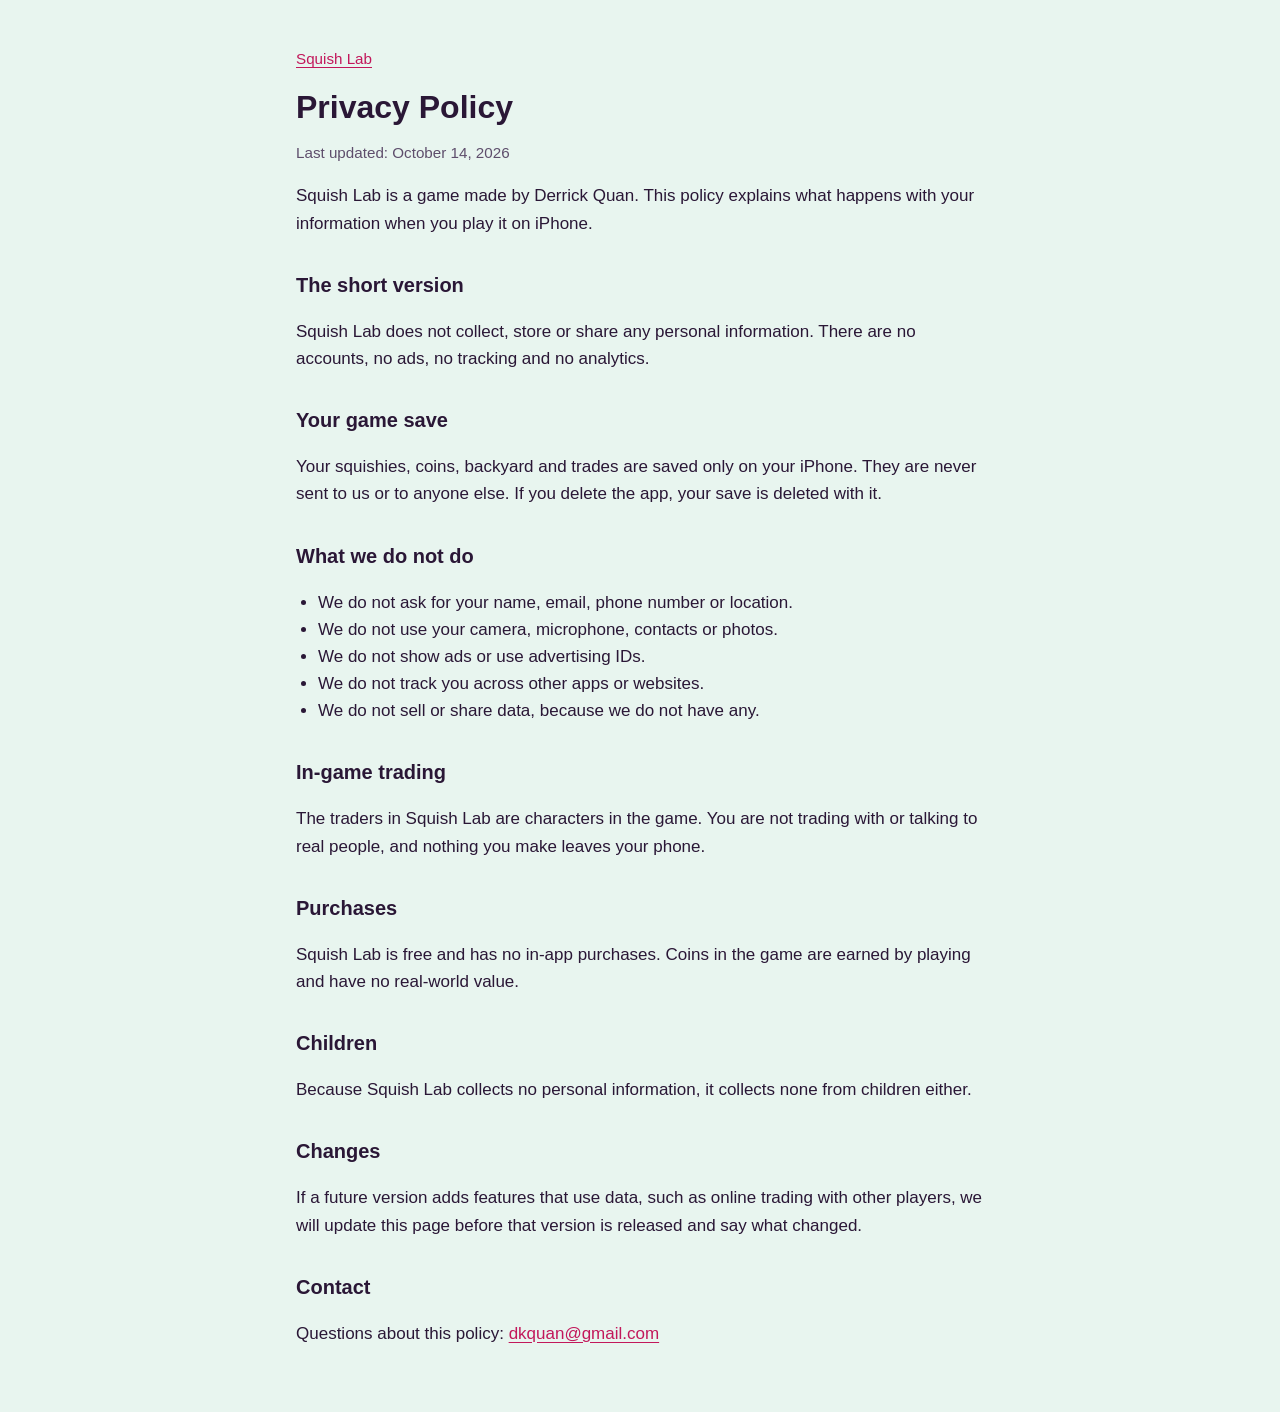
==== privacy.html @ 989e012a "Squish Lab support and privacy pages Co-Authored-By: Claude Opus 5.5 <noreply@anthropic.com>" ====
<!doctype html>
<html lang="en">
<head>
<meta charset="utf-8">
<meta name="viewport" content="width=device-width,initial-scale=1">
<title>Squish Lab Privacy Policy</title>
<meta name="description" content="Privacy policy for the Squish Lab iPhone game. Squish Lab collects no personal data.">
<link rel="stylesheet" href="style.css">
</head>
<body>
<main>
  <p class="back"><a href="index.html">Squish Lab</a></p>
  <h1>Privacy Policy</h1>
  <p class="date">Last updated: October 14, 2026</p>

  <p>Squish Lab is a game made by Derrick Quan. This policy explains what happens with your information when you play it on iPhone.</p>

  <h2>The short version</h2>
  <p>Squish Lab does not collect, store or share any personal information. There are no accounts, no ads, no tracking and no analytics.</p>

  <h2>Your game save</h2>
  <p>Your squishies, coins, backyard and trades are saved only on your iPhone. They are never sent to us or to anyone else. If you delete the app, your save is deleted with it.</p>

  <h2>What we do not do</h2>
  <ul>
    <li>We do not ask for your name, email, phone number or location.</li>
    <li>We do not use your camera, microphone, contacts or photos.</li>
    <li>We do not show ads or use advertising IDs.</li>
    <li>We do not track you across other apps or websites.</li>
    <li>We do not sell or share data, because we do not have any.</li>
  </ul>

  <h2>In-game trading</h2>
  <p>The traders in Squish Lab are characters in the game. You are not trading with or talking to real people, and nothing you make leaves your phone.</p>

  <h2>Purchases</h2>
  <p>Squish Lab is free and has no in-app purchases. Coins in the game are earned by playing and have no real-world value.</p>

  <h2>Children</h2>
  <p>Because Squish Lab collects no personal information, it collects none from children either.</p>

  <h2>Changes</h2>
  <p>If a future version adds features that use data, such as online trading with other players, we will update this page before that version is released and say what changed.</p>

  <h2>Contact</h2>
  <p>Questions about this policy: <a href="mailto:dkquan@gmail.com">dkquan@gmail.com</a></p>
</main>
</body>
</html>
---- style.css ----
:root{--bg:#E8F5EF;--surface:#fff;--ink:#2A1736;--muted:#5E4E6C;--accent:#C2185B;--line:#CBE2D8}
@media (prefers-color-scheme:dark){:root{--bg:#1A1222;--surface:#241A2E;--ink:#F5EEFC;--muted:#C3B4D2;--accent:#FF8FB1;--line:#3A2C4B}}
*{box-sizing:border-box}
body{margin:0;background:var(--bg);color:var(--ink);font:17px/1.6 -apple-system,BlinkMacSystemFont,"Segoe UI",Roboto,sans-serif}
main{max-width:720px;margin:0 auto;padding:32px 16px 48px}
main>*{max-width:100%}
.icon{display:block;border-radius:26px;box-shadow:0 6px 18px rgba(0,0,0,.15)}
h1{font-size:2rem;line-height:1.2;margin:16px 0 8px}
h2{font-size:1.25rem;margin:32px 0 8px}
.lead{font-size:1.1rem;color:var(--muted)}
.date,.back,.foot{color:var(--muted);font-size:.95rem}
a{color:var(--accent);text-underline-offset:3px}
a:focus-visible{outline:3px solid var(--accent);outline-offset:2px;border-radius:4px}
dl{background:var(--surface);border:1px solid var(--line);border-radius:16px;padding:8px 20px}
dt{font-weight:700;margin-top:14px}
dd{margin:4px 0 14px;color:var(--muted)}
ul{padding-left:22px}
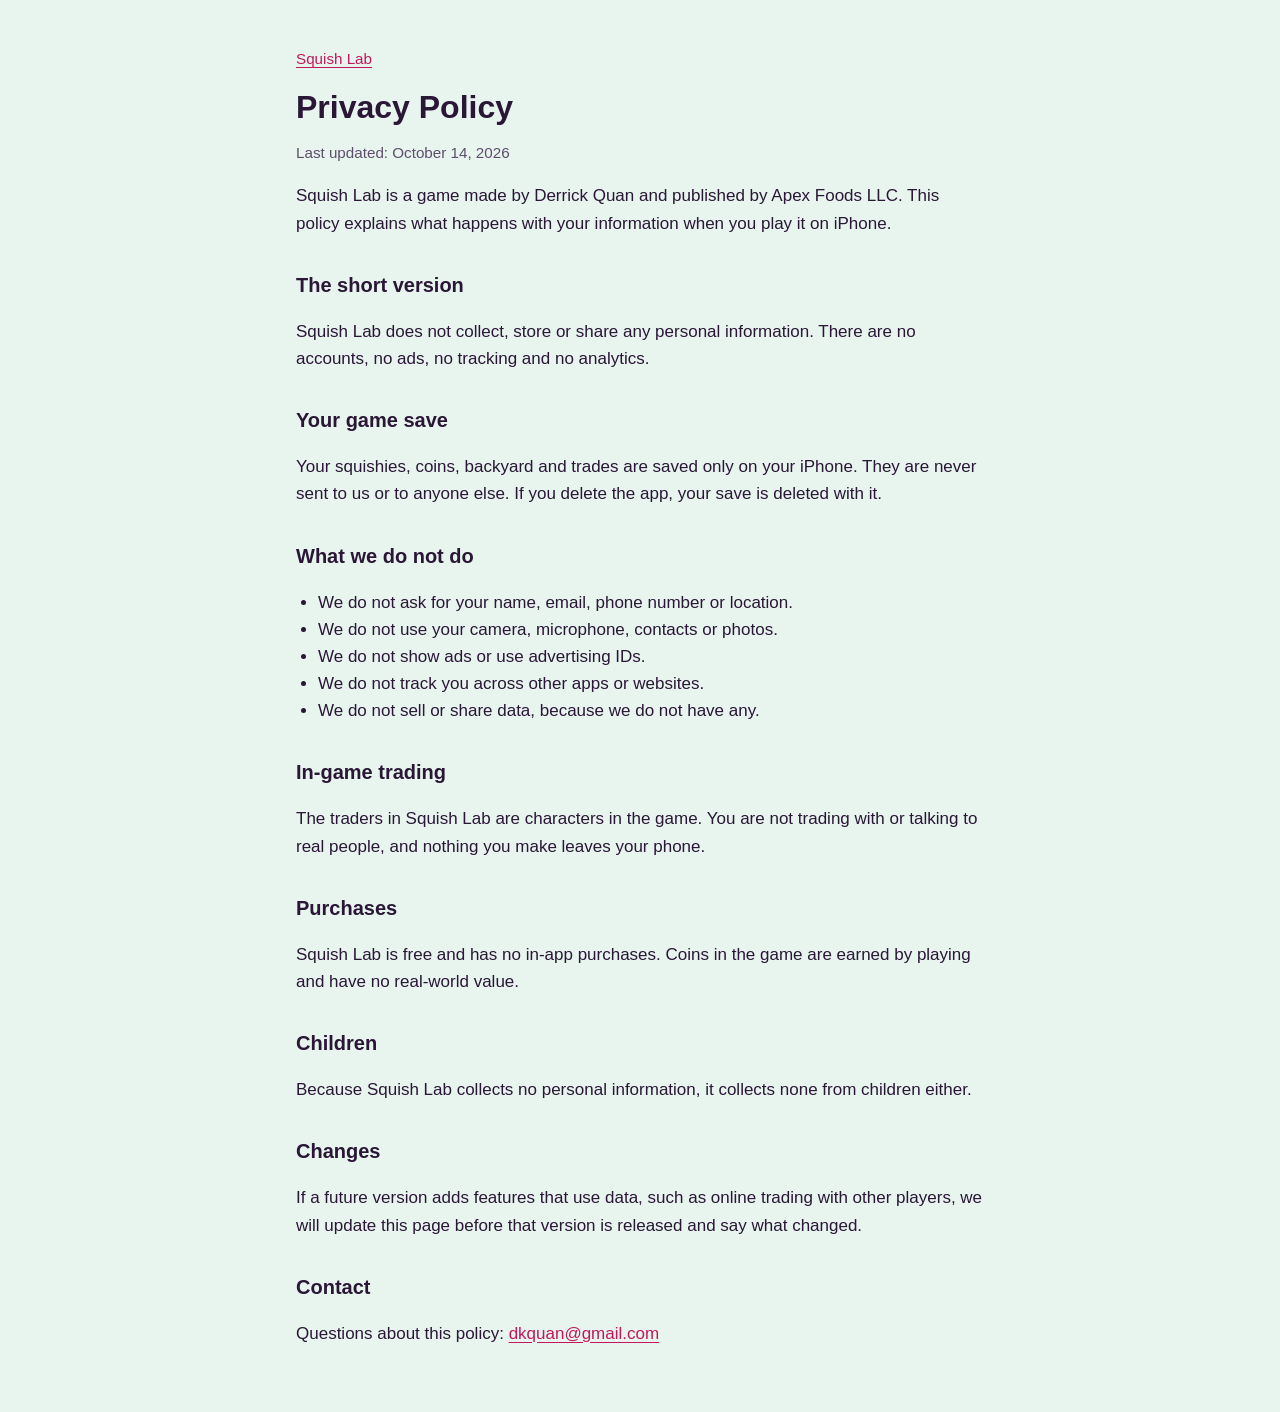
==== commit 7f088de2: "Privacy policy: published by Apex Foods LLC Co-Authored-By: Claude Opus 5.5 <noreply@anthropic.com>" ====
--- a/privacy.html
+++ b/privacy.html
@@ -13,7 +13,7 @@
   <h1>Privacy Policy</h1>
   <p class="date">Last updated: October 14, 2026</p>
 
-  <p>Squish Lab is a game made by Derrick Quan. This policy explains what happens with your information when you play it on iPhone.</p>
+  <p>Squish Lab is a game made by Derrick Quan and published by Apex Foods LLC. This policy explains what happens with your information when you play it on iPhone.</p>
 
   <h2>The short version</h2>
   <p>Squish Lab does not collect, store or share any personal information. There are no accounts, no ads, no tracking and no analytics.</p>
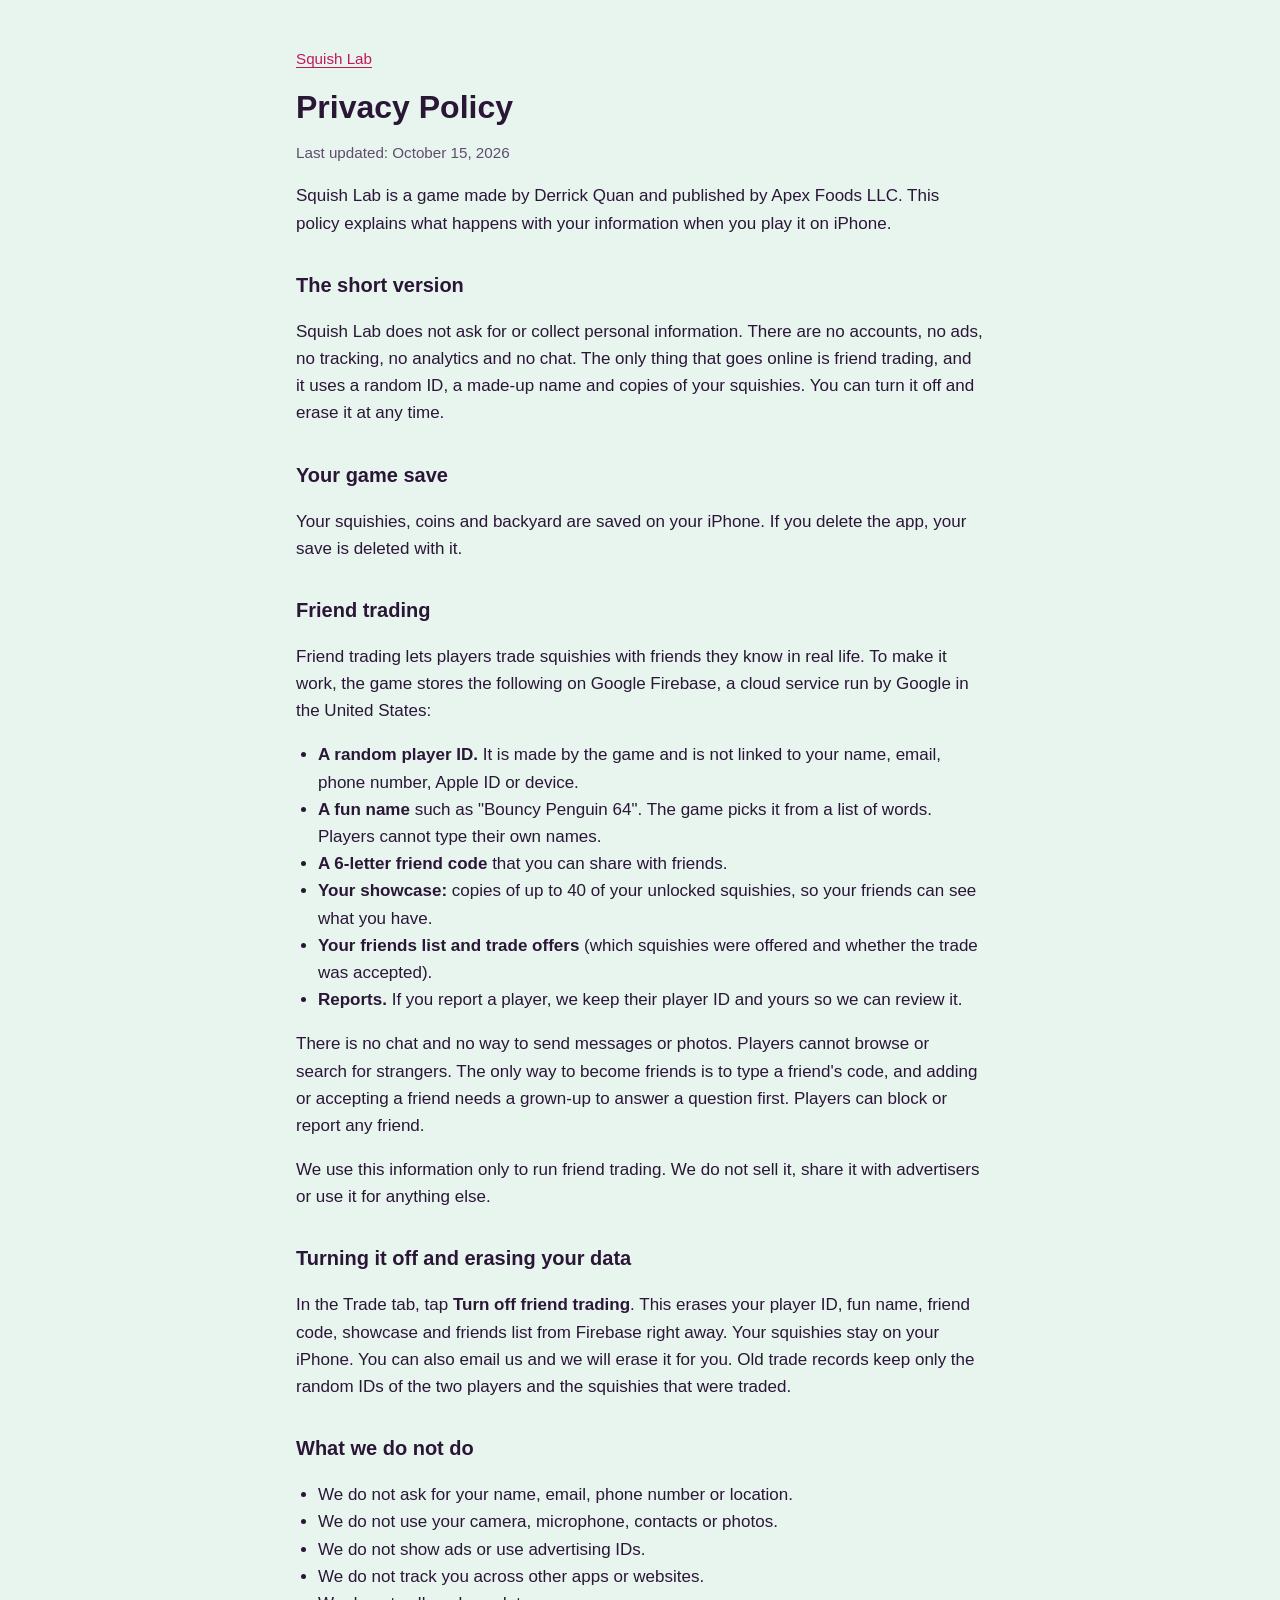
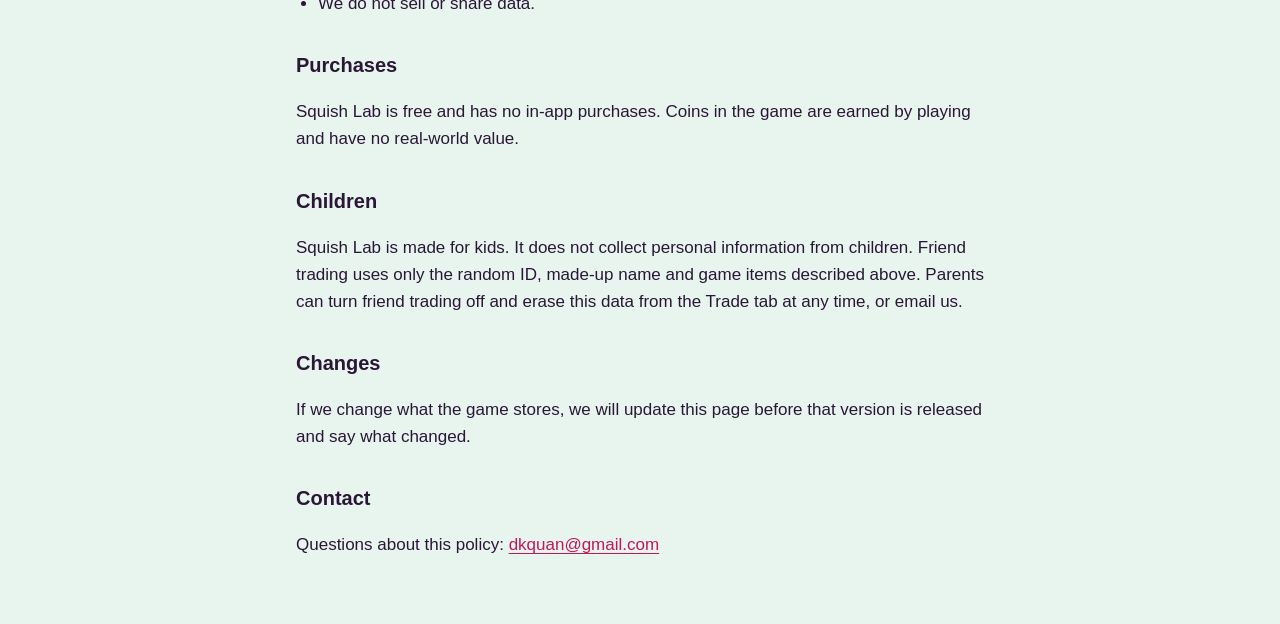
==== commit 4aff0e02: "Privacy policy and help for friend-code trading Co-Authored-By: Claude Opus 5.5 <noreply@anthropic.c" ====
--- a/privacy.html
+++ b/privacy.html
@@ -4,22 +4,38 @@
 <meta charset="utf-8">
 <meta name="viewport" content="width=device-width,initial-scale=1">
 <title>Squish Lab Privacy Policy</title>
-<meta name="description" content="Privacy policy for the Squish Lab iPhone game. Squish Lab collects no personal data.">
+<meta name="description" content="Privacy policy for the Squish Lab iPhone game. Squish Lab collects no personal information.">
 <link rel="stylesheet" href="style.css">
 </head>
 <body>
 <main>
   <p class="back"><a href="index.html">Squish Lab</a></p>
   <h1>Privacy Policy</h1>
-  <p class="date">Last updated: October 14, 2026</p>
+  <p class="date">Last updated: October 15, 2026</p>
 
   <p>Squish Lab is a game made by Derrick Quan and published by Apex Foods LLC. This policy explains what happens with your information when you play it on iPhone.</p>
 
   <h2>The short version</h2>
-  <p>Squish Lab does not collect, store or share any personal information. There are no accounts, no ads, no tracking and no analytics.</p>
+  <p>Squish Lab does not ask for or collect personal information. There are no accounts, no ads, no tracking, no analytics and no chat. The only thing that goes online is friend trading, and it uses a random ID, a made-up name and copies of your squishies. You can turn it off and erase it at any time.</p>
 
   <h2>Your game save</h2>
-  <p>Your squishies, coins, backyard and trades are saved only on your iPhone. They are never sent to us or to anyone else. If you delete the app, your save is deleted with it.</p>
+  <p>Your squishies, coins and backyard are saved on your iPhone. If you delete the app, your save is deleted with it.</p>
+
+  <h2>Friend trading</h2>
+  <p>Friend trading lets players trade squishies with friends they know in real life. To make it work, the game stores the following on Google Firebase, a cloud service run by Google in the United States:</p>
+  <ul>
+    <li><strong>A random player ID.</strong> It is made by the game and is not linked to your name, email, phone number, Apple ID or device.</li>
+    <li><strong>A fun name</strong> such as "Bouncy Penguin 64". The game picks it from a list of words. Players cannot type their own names.</li>
+    <li><strong>A 6-letter friend code</strong> that you can share with friends.</li>
+    <li><strong>Your showcase:</strong> copies of up to 40 of your unlocked squishies, so your friends can see what you have.</li>
+    <li><strong>Your friends list and trade offers</strong> (which squishies were offered and whether the trade was accepted).</li>
+    <li><strong>Reports.</strong> If you report a player, we keep their player ID and yours so we can review it.</li>
+  </ul>
+  <p>There is no chat and no way to send messages or photos. Players cannot browse or search for strangers. The only way to become friends is to type a friend's code, and adding or accepting a friend needs a grown-up to answer a question first. Players can block or report any friend.</p>
+  <p>We use this information only to run friend trading. We do not sell it, share it with advertisers or use it for anything else.</p>
+
+  <h2>Turning it off and erasing your data</h2>
+  <p>In the Trade tab, tap <strong>Turn off friend trading</strong>. This erases your player ID, fun name, friend code, showcase and friends list from Firebase right away. Your squishies stay on your iPhone. You can also email us and we will erase it for you. Old trade records keep only the random IDs of the two players and the squishies that were traded.</p>
 
   <h2>What we do not do</h2>
   <ul>
@@ -27,20 +43,17 @@
     <li>We do not use your camera, microphone, contacts or photos.</li>
     <li>We do not show ads or use advertising IDs.</li>
     <li>We do not track you across other apps or websites.</li>
-    <li>We do not sell or share data, because we do not have any.</li>
+    <li>We do not sell or share data.</li>
   </ul>
-
-  <h2>In-game trading</h2>
-  <p>The traders in Squish Lab are characters in the game. You are not trading with or talking to real people, and nothing you make leaves your phone.</p>
 
   <h2>Purchases</h2>
   <p>Squish Lab is free and has no in-app purchases. Coins in the game are earned by playing and have no real-world value.</p>
 
   <h2>Children</h2>
-  <p>Because Squish Lab collects no personal information, it collects none from children either.</p>
+  <p>Squish Lab is made for kids. It does not collect personal information from children. Friend trading uses only the random ID, made-up name and game items described above. Parents can turn friend trading off and erase this data from the Trade tab at any time, or email us.</p>
 
   <h2>Changes</h2>
-  <p>If a future version adds features that use data, such as online trading with other players, we will update this page before that version is released and say what changed.</p>
+  <p>If we change what the game stores, we will update this page before that version is released and say what changed.</p>
 
   <h2>Contact</h2>
   <p>Questions about this policy: <a href="mailto:dkquan@gmail.com">dkquan@gmail.com</a></p>
